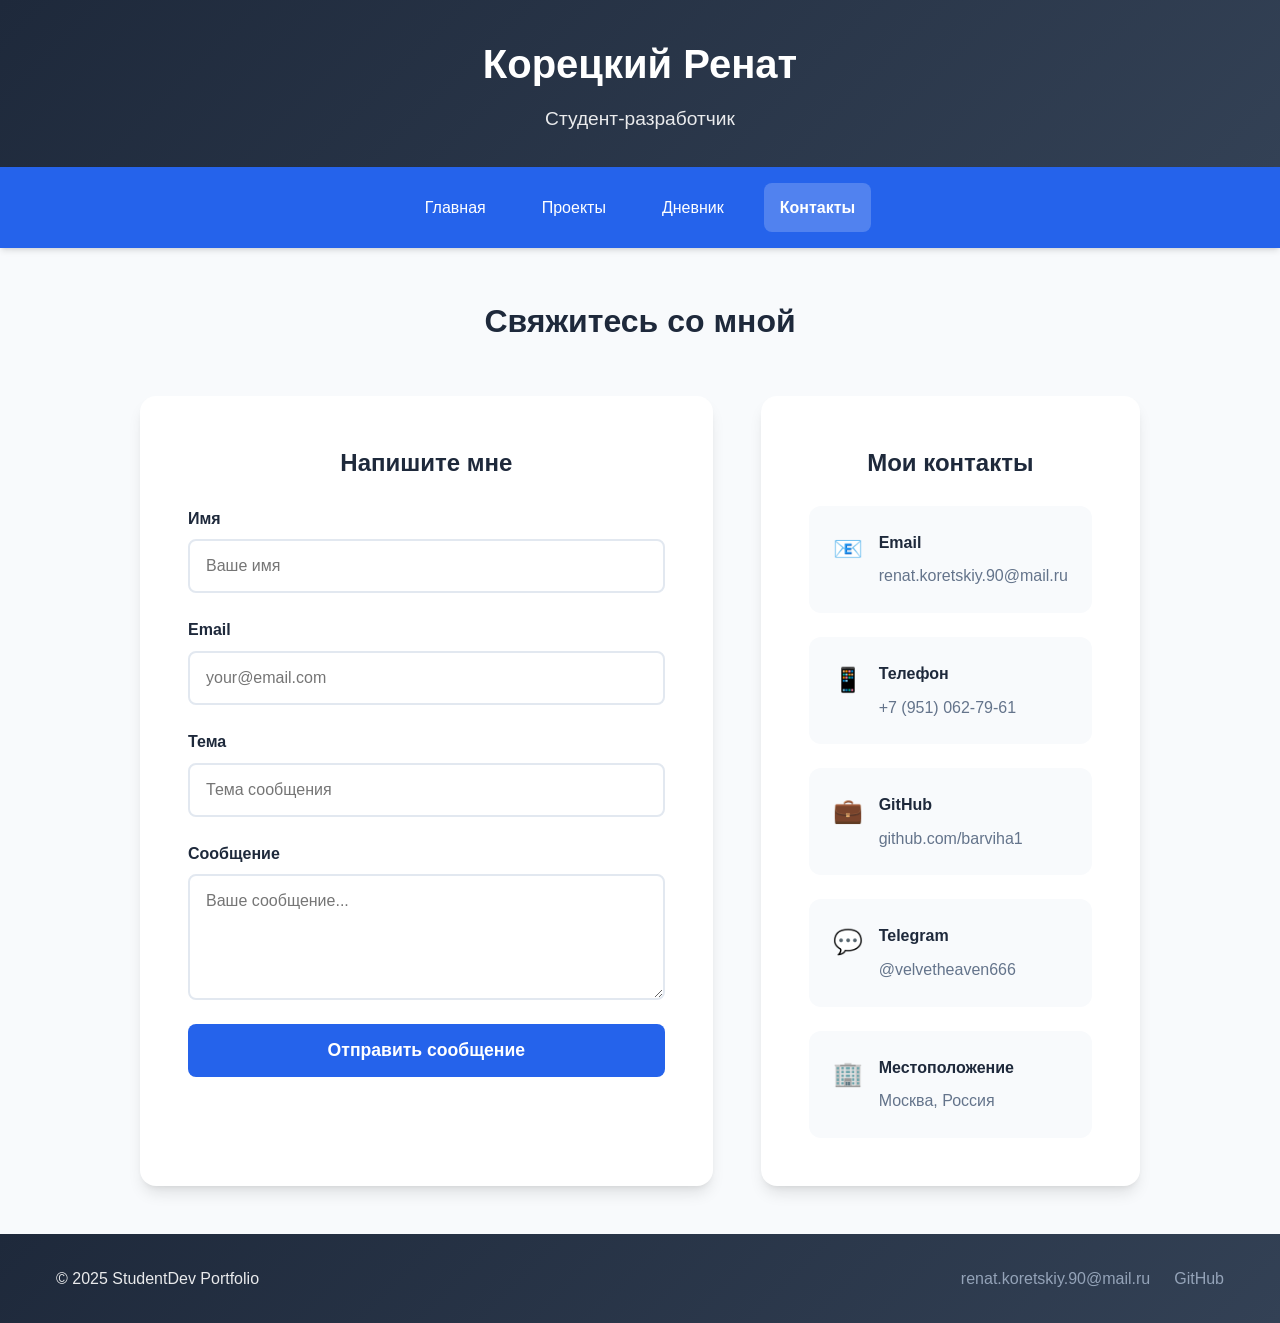
==== pages/contacts.html @ 129b4a0d "сделана практика 15" ====
<!DOCTYPE html>
<html lang="ru">
<head>
    <meta charset="UTF-8">
    <meta name="viewport" content="width=device-width, initial-scale=1.0">
    <title>Контакты - StudentDev Portfolio</title>
    <link rel="stylesheet" href="../styles/styles.css">
</head>
<body class="page">
    <header class="header">
        <div class="container">
            <div class="header__content">
                <h1 class="header__title">Корецкий Ренат</h1>
                <p class="header__subtitle">Студент-разработчик</p>
            </div>
        </div>
    </header>
    <nav class="nav">
        <div class="container">
            <ul class="nav__list">
                <li class="nav__item">
                    <a href="../index.html" class="nav__link">Главная</a>
                </li>
                <li class="nav__item">
                    <a href="projects.html" class="nav__link">Проекты</a>
                </li>
                <li class="nav__item">
                    <a href="diary.html" class="nav__link">Дневник</a>
                </li>
                <li class="nav__item nav__item--active">
                    <a href="contacts.html" class="nav__link">Контакты</a>
                </li>
            </ul>
        </div>
    </nav>
    <main class="main">
        <div class="container">
            <h2 class="section-title">Свяжитесь со мной</h2>

            <div class="contacts__content">
                <section class="contact-form">
                    <h3 class="contact-info__title">Напишите мне</h3>
                    <form class="form">
                        <div class="form__group">
                            <label class="form__label">Имя</label>
                            <input type="text" class="form__input" placeholder="Ваше имя" required>
                        </div>
                        <div class="form__group">
                            <label class="form__label">Email</label>
                            <input type="email" class="form__input" placeholder="your@email.com" required>
                        </div>
                        <div class="form__group">
                            <label class="form__label">Тема</label>
                            <input type="text" class="form__input" placeholder="Тема сообщения" required>
                        </div>
                        <div class="form__group">
                            <label class="form__label">Сообщение</label>
                            <textarea class="form__textarea" placeholder="Ваше сообщение..." rows="5" required></textarea>
                        </div>
                        <button type="submit" class="button button--primary form__button">Отправить сообщение</button>
                    </form>
                </section>
                <section class="contact-info">
                    <h3 class="contact-info__title">Мои контакты</h3>
                    <div class="contact-info__items">
                        <div class="contact-item">
                            <div class="contact-item__icon">📧</div>
                            <div class="contact-item__content">
                                <h4 class="contact-item__title">Email</h4>
                                <p class="contact-item__value">renat.koretskiy.90@mail.ru</p>
                            </div>
                        </div>

                        <div class="contact-item">
                            <div class="contact-item__icon">📱</div>
                            <div class="contact-item__content">
                                <h4 class="contact-item__title">Телефон</h4>
                                <p class="contact-item__value">+7 (951) 062-79-61</p>
                            </div>
                        </div>

                        <div class="contact-item">
                            <div class="contact-item__icon">💼</div>
                            <div class="contact-item__content">
                                <h4 class="contact-item__title">GitHub</h4>
                                <p class="contact-item__value">github.com/barviha1</p>
                            </div>
                        </div>

                        <div class="contact-item">
                            <div class="contact-item__icon">💬</div>
                            <div class="contact-item__content">
                                <h4 class="contact-item__title">Telegram</h4>
                                <p class="contact-item__value">@velvetheaven666</p>
                            </div>
                        </div>

                        <div class="contact-item">
                            <div class="contact-item__icon">🏢</div>
                            <div class="contact-item__content">
                                <h4 class="contact-item__title">Местоположение</h4>
                                <p class="contact-item__value">Москва, Россия</p>
                            </div>
                        </div>
                    </div>
                </section>
            </div>
        </div>
    </main>
    <footer class="footer">
        <div class="container">
            <div class="footer__content">
                <p class="footer__copyright">&copy; 2025 StudentDev Portfolio</p>
                <div class="footer__links">
                    <a href="mailto:student@edu.ru" class="footer__link">renat.koretskiy.90@mail.ru</a>
                    <a href="https://github.com/barviha1" class="footer__link">GitHub</a>
                </div>
            </div>
        </div>
    </footer>
    <script src="../scripts/contacts.js"></script>
</body>
</html>
---- styles/styles.css ----
:root {
    --primary-color: #2563eb;
    --primary-dark: #1d4ed8;
    --primary-light: #3b82f6;
    --secondary-color: #64748b;
    --accent-color: #f59e0b;
    --success-color: #10b981;
    --warning-color: #f59e0b;
    --error-color: #ef4444;
    --text-primary: #1e293b;
    --text-secondary: #64748b;
    --text-light: #94a3b8;
    --text-white: #ffffff;
    --bg-body: #f8fafc;
    --bg-card: #ffffff;
    --bg-header: #1e293b;
    --bg-footer: #1e293b;
    --gradient-primary: linear-gradient(135deg, var(--primary-color), var(--primary-dark));
    --gradient-dark: linear-gradient(135deg, var(--bg-header), #334155);

    --shadow-sm: 0 1px 2px 0 rgb(0 0 0 / 0.05);
    --shadow-md: 0 4px 6px -1px rgb(0 0 0 / 0.1), 0 2px 4px -2px rgb(0 0 0 / 0.1);
    --shadow-lg: 0 10px 15px -3px rgb(0 0 0 / 0.1), 0 4px 6px -4px rgb(0 0 0 / 0.1);
    
    --radius-sm: 0.375rem;
    --radius-md: 0.5rem;
    --radius-lg: 0.75rem;
    --radius-xl: 1rem;

    --space-xs: 0.5rem;
    --space-sm: 0.75rem;
    --space-md: 1rem;
    --space-lg: 1.5rem;
    --space-xl: 2rem;
    --space-2xl: 3rem;
    

    --transition: all 0.3s ease;
}

* {
    margin: 0;
    padding: 0;
    box-sizing: border-box;
}

body {
    font-family: 'Inter', -apple-system, BlinkMacSystemFont, sans-serif;
    line-height: 1.6;
    color: var(--text-primary);
    background-color: var(--bg-body);
}

.container {
    max-width: 1200px;
    margin: 0 auto;
    padding: 0 var(--space-md);
}


.page {
    min-height: 100vh;
    display: flex;
    flex-direction: column;
}


.header {
    background: var(--gradient-dark);
    color: var(--text-white);
    padding: var(--space-xl) 0;
    text-align: center;
}

.header__content {
    max-width: 600px;
    margin: 0 auto;
}

.header__title {
    font-size: 2.5rem;
    font-weight: 700;
    margin-bottom: var(--space-xs);
}

.header__subtitle {
    font-size: 1.2rem;
    opacity: 0.9;
}


.nav {
    background: var(--primary-color);
    position: sticky;
    top: 0;
    z-index: 100;
    box-shadow: var(--shadow-md);
}

.nav__list {
    list-style: none;
    display: flex;
    justify-content: center;
    gap: var(--space-lg);
    padding: var(--space-md) 0;
}

.nav__item {
    margin: 0;
}

.nav__link {
    display: block;
    padding: var(--space-sm) var(--space-md);
    color: var(--text-white);
    text-decoration: none;
    border-radius: var(--radius-md);
    transition: var(--transition);
    font-weight: 500;
}

.nav__link:hover {
    background: rgba(255, 255, 255, 0.1);
    transform: translateY(-1px);
}

.nav__item--active .nav__link {
    background: rgba(255, 255, 255, 0.2);
    font-weight: 600;
}


.main {
    flex: 1;
    padding: var(--space-2xl) 0;
}


.section-title {
    font-size: 2rem;
    font-weight: 700;
    color: var(--text-primary);
    text-align: center;
    margin-bottom: var(--space-2xl);
}

.hero {
    margin-bottom: var(--space-2xl);
}

.hero__content {
    display: grid;
    grid-template-columns: 1fr 2fr;
    gap: var(--space-2xl);
    align-items: center;
    background: var(--bg-card);
    padding: var(--space-2xl);
    border-radius: var(--radius-xl);
    box-shadow: var(--shadow-lg);
}

.hero__image {
    text-align: center;
}

.hero__photo {
    width: 200px;
    height: 200px;
    border-radius: 50%;
    object-fit: cover;
    border: 4px solid var(--primary-color);
    box-shadow: var(--shadow-lg);
}

.hero__greeting {
    font-size: 1.8rem;
    font-weight: 600;
    color: var(--text-primary);
    margin-bottom: var(--space-md);
}

.hero__description {
    font-size: 1.1rem;
    color: var(--text-secondary);
    line-height: 1.7;
    margin-bottom: var(--space-lg);
}

.hero__button {
    font-size: 1.1rem;
    padding: var(--space-md) var(--space-lg);
}

.skills {
    margin-bottom: var(--space-2xl);
}

.skills__grid {
    display: grid;
    gap: var(--space-lg);
    max-width: 600px;
    margin: 0 auto;
}

.skill {
    background: var(--bg-card);
    padding: var(--space-lg);
    border-radius: var(--radius-lg);
    box-shadow: var(--shadow-md);
}

.skill__header {
    display: flex;
    justify-content: space-between;
    align-items: center;
    margin-bottom: var(--space-sm);
}

.skill__name {
    font-weight: 600;
    color: var(--text-primary);
}

.skill__percent {
    font-weight: 600;
    color: var(--primary-color);
}

.skill__progress {
    height: 8px;
    background: #e2e8f0;
    border-radius: var(--radius-sm);
    overflow: hidden;
}

.skill__progress-bar {
    height: 100%;
    background: var(--primary-color);
    border-radius: var(--radius-sm);
    transition: width 1s ease-in-out;
}

.projects-preview {
    margin-bottom: var(--space-2xl);
}

.projects-preview__grid {
    display: grid;
    grid-template-columns: repeat(auto-fit, minmax(300px, 1fr));
    gap: var(--space-lg);
}

.project-card {
    background: var(--bg-card);
    border-radius: var(--radius-lg);
    overflow: hidden;
    box-shadow: var(--shadow-md);
    transition: var(--transition);
}

.project-card:hover {
    transform: translateY(-4px);
    box-shadow: var(--shadow-lg);
}

.project-card__image {
    height: 200px;
    overflow: hidden;
}

.project-card__image img {
    width: 100%;
    height: 100%;
    object-fit: cover;
    transition: var(--transition);
}

.project-card:hover .project-card__image img {
    transform: scale(1.05);
}

.project-card__content {
    padding: var(--space-lg);
}

.project-card__title {
    font-size: 1.3rem;
    font-weight: 600;
    color: var(--text-primary);
    margin-bottom: var(--space-sm);
}

.project-card__description {
    color: var(--text-secondary);
    line-height: 1.6;
    margin-bottom: var(--space-md);
}

.project-card__tags {
    display: flex;
    flex-wrap: wrap;
    gap: var(--space-xs);
    margin-bottom: var(--space-md);
}

.project-card__button {
    width: 100%;
}
.tag {
    display: inline-block;
    padding: var(--space-xs) var(--space-sm);
    background: var(--primary-light);
    color: var(--text-white);
    border-radius: var(--radius-sm);
    font-size: 0.8rem;
    font-weight: 500;
}

.button {
    display: inline-block;
    padding: var(--space-sm) var(--space-lg);
    border: none;
    border-radius: var(--radius-md);
    font-weight: 600;
    text-decoration: none;
    text-align: center;
    cursor: pointer;
    transition: var(--transition);
    font-family: inherit;
}

.button--primary {
    background: var(--primary-color);
    color: var(--text-white);
}

.button--primary:hover {
    background: var(--primary-dark);
    transform: translateY(-2px);
}

.button--outline {
    background: transparent;
    color: var(--primary-color);
    border: 2px solid var(--primary-color);
}

.button--outline:hover {
    background: var(--primary-color);
    color: var(--text-white);
    transform: translateY(-2px);
}

.projects__header {
    display: flex;
    justify-content: space-between;
    align-items: center;
    margin-bottom: var(--space-2xl);
    flex-wrap: wrap;
    gap: var(--space-md);
}

.projects__filters {
    display: flex;
    gap: var(--space-sm);
    flex-wrap: wrap;
}

.filter {
    padding: var(--space-sm) var(--space-md);
    background: var(--bg-card);
    border: 2px solid #e2e8f0;
    border-radius: var(--radius-md);
    cursor: pointer;
    transition: var(--transition);
    font-weight: 500;
}

.filter:hover {
    border-color: var(--primary-color);
    color: var(--primary-color);
}

.filter--active {
    background: var(--primary-color);
    color: var(--text-white);
    border-color: var(--primary-color);
}

.projects__grid {
    display: grid;
    grid-template-columns: repeat(auto-fill, minmax(350px, 1fr));
    gap: var(--space-lg);
}

.timeline {
    max-width: 800px;
    margin: 0 auto var(--space-2xl);
}

.timeline__item {
    display: grid;
    grid-template-columns: 150px 1fr;
    gap: var(--space-lg);
    padding: var(--space-lg);
    background: var(--bg-card);
    border-radius: var(--radius-lg);
    margin-bottom: var(--space-md);
    box-shadow: var(--shadow-md);
    position: relative;
}

.timeline__item::before {
    content: '';
    position: absolute;
    left: 170px;
    top: 0;
    bottom: 0;
    width: 2px;
    background: #e2e8f0;
}

.timeline__date {
    font-weight: 600;
    color: var(--text-primary);
}

.timeline__content {
    position: relative;
}

.timeline__title {
    font-size: 1.2rem;
    font-weight: 600;
    color: var(--text-primary);
    margin-bottom: var(--space-xs);
}

.timeline__description {
    color: var(--text-secondary);
    line-height: 1.6;
    margin-bottom: var(--space-sm);
}

.timeline__status {
    display: inline-block;
    padding: var(--space-xs) var(--space-sm);
    border-radius: var(--radius-sm);
    font-size: 0.8rem;
    font-weight: 600;
}

.timeline__status--completed {
    background: var(--success-color);
    color: white;
}

.timeline__status--in-progress {
    background: var(--warning-color);
    color: white;
}

.timeline__status--planned {
    background: var(--secondary-color);
    color: white;
}

.courses {
    margin-bottom: var(--space-2xl);
}

.courses__title {
    font-size: 1.5rem;
    font-weight: 600;
    color: var(--text-primary);
    margin-bottom: var(--space-lg);
    text-align: center;
}

.courses__grid {
    display: grid;
    gap: var(--space-lg);
    max-width: 600px;
    margin: 0 auto;
}

.course {
    background: var(--bg-card);
    padding: var(--space-lg);
    border-radius: var(--radius-lg);
    box-shadow: var(--shadow-md);
}

.course__header {
    display: flex;
    justify-content: space-between;
    align-items: center;
    margin-bottom: var(--space-sm);
}

.course__name {
    font-weight: 600;
    color: var(--text-primary);
}

.course__percent {
    font-weight: 600;
    color: var(--primary-color);
}

.course__progress {
    height: 8px;
    background: #e2e8f0;
    border-radius: var(--radius-sm);
    overflow: hidden;
}

.course__progress-bar {
    height: 100%;
    background: var(--primary-color);
    border-radius: var(--radius-sm);
    transition: width 1s ease-in-out;
}

.add-entry {
    background: var(--bg-card);
    padding: var(--space-2xl);
    border-radius: var(--radius-xl);
    box-shadow: var(--shadow-lg);
    max-width: 600px;
    margin: 0 auto;
}

.add-entry__title {
    font-size: 1.5rem;
    font-weight: 600;
    color: var(--text-primary);
    margin-bottom: var(--space-lg);
    text-align: center;
}

.add-entry__form {
    display: grid;
    gap: var(--space-lg);
}

.form-group {
    display: flex;
    flex-direction: column;
}

.form-label {
    font-weight: 600;
    color: var(--text-primary);
    margin-bottom: var(--space-xs);
}

.form-input,
.form-textarea {
    padding: var(--space-md);
    border: 2px solid #e2e8f0;
    border-radius: var(--radius-md);
    font-family: inherit;
    font-size: 1rem;
    transition: var(--transition);
}

.form-input:focus,
.form-textarea:focus {
    outline: none;
    border-color: var(--primary-color);
    box-shadow: 0 0 0 3px rgba(37, 99, 235, 0.1);
}

.form-textarea {
    resize: vertical;
    min-height: 100px;
}

.contacts__content {
    display: grid;
    grid-template-columns: 2fr 1fr;
    gap: var(--space-2xl);
    max-width: 1000px;
    margin: 0 auto;
}

.contact-form {
    background: var(--bg-card);
    padding: var(--space-2xl);
    border-radius: var(--radius-xl);
    box-shadow: var(--shadow-lg);
}

.form {
    display: grid;
    gap: var(--space-lg);
}

.form__group {
    display: flex;
    flex-direction: column;
}

.form__label {
    font-weight: 600;
    color: var(--text-primary);
    margin-bottom: var(--space-xs);
}

.form__input,
.form__textarea {
    padding: var(--space-md);
    border: 2px solid #e2e8f0;
    border-radius: var(--radius-md);
    font-family: inherit;
    font-size: 1rem;
    transition: var(--transition);
}

.form__input:focus,
.form__textarea:focus {
    outline: none;
    border-color: var(--primary-color);
    box-shadow: 0 0 0 3px rgba(37, 99, 235, 0.1);
}

.form__textarea {
    resize: vertical;
    min-height: 120px;
}

.form__button {
    font-size: 1.1rem;
    padding: var(--space-md) var(--space-lg);
}

.contact-info {
    background: var(--bg-card);
    padding: var(--space-2xl);
    border-radius: var(--radius-xl);
    box-shadow: var(--shadow-lg);
    height: fit-content;
}

.contact-info__title {
    font-size: 1.5rem;
    font-weight: 600;
    color: var(--text-primary);
    margin-bottom: var(--space-lg);
    text-align: center;
}

.contact-info__items {
    display: grid;
    gap: var(--space-lg);
}

.contact-item {
    display: flex;
    align-items: flex-start;
    gap: var(--space-md);
    padding: var(--space-lg);
    background: #f8fafc;
    border-radius: var(--radius-lg);
    transition: var(--transition);
}

.contact-item:hover {
    transform: translateY(-2px);
    box-shadow: var(--shadow-md);
}

.contact-item__icon {
    font-size: 1.5rem;
    flex-shrink: 0;
}

.contact-item__content {
    flex: 1;
}

.contact-item__title {
    font-weight: 600;
    color: var(--text-primary);
    margin-bottom: var(--space-xs);
}

.contact-item__value {
    color: var(--text-secondary);
}

.footer {
    background: var(--gradient-dark);
    color: var(--text-white);
    padding: var(--space-xl) 0;
    margin-top: auto;
}

.footer__content {
    display: flex;
    justify-content: space-between;
    align-items: center;
    flex-wrap: wrap;
    gap: var(--space-md);
}

.footer__copyright {
    margin: 0;
    opacity: 0.9;
}

.footer__links {
    display: flex;
    gap: var(--space-lg);
}

.footer__link {
    color: var(--text-light);
    text-decoration: none;
    transition: var(--transition);
}

.footer__link:hover {
    color: var(--text-white);
}

@media (max-width: 768px) {
    .container {
        padding: 0 var(--space-sm);
    }
    
    .header__title {
        font-size: 2rem;
    }
    
    .nav__list {
        flex-direction: column;
        gap: var(--space-xs);
        align-items: center;
    }
    
    .hero__content {
        grid-template-columns: 1fr;
        text-align: center;
        gap: var(--space-lg);
    }
    
    .hero__photo {
        width: 150px;
        height: 150px;
    }
    
    .projects__header {
        flex-direction: column;
        align-items: stretch;
    }
    
    .projects__filters {
        justify-content: center;
    }
    
    .projects__grid,
    .projects-preview__grid {
        grid-template-columns: 1fr;
    }
    
    .timeline__item {
        grid-template-columns: 1fr;
        gap: var(--space-md);
    }
    
    .timeline__item::before {
        display: none;
    }
    
    .contacts__content {
        grid-template-columns: 1fr;
    }
    
    .footer__content {
        flex-direction: column;
        text-align: center;
    }
    
    .footer__links {
        justify-content: center;
    }
}

@media (max-width: 480px) {
    :root {
        --space-xl: 1.5rem;
        --space-2xl: 2rem;
    }
    
    .section-title {
        font-size: 1.5rem;
    }
    
    .hero__greeting {
        font-size: 1.5rem;
    }
    
    .button {
        width: 100%;
    }
}

.modal {
    display: none;
    position: fixed;
    z-index: 1000;
    left: 0;
    top: 0;
    width: 100%;
    height: 100%;
    background-color: rgba(0, 0, 0, 0.5);
    backdrop-filter: blur(5px);
}

.modal-content {
    background-color: var(--bg-card);
    margin: 5% auto;
    padding: var(--space-2xl);
    border-radius: var(--radius-xl);
    width: 90%;
    max-width: 600px;
    box-shadow: var(--shadow-lg);
    position: relative;
    animation: modalSlideIn 0.3s ease;
}

@keyframes modalSlideIn {
    from {
        opacity: 0;
        transform: translateY(-50px);
    }
    to {
        opacity: 1;
        transform: translateY(0);
    }
}

.close {
    position: absolute;
    right: var(--space-lg);
    top: var(--space-lg);
    font-size: 2rem;
    font-weight: bold;
    cursor: pointer;
    color: var(--text-secondary);
    transition: var(--transition);
}

.close:hover {
    color: var(--text-primary);
}

.modal-body {
    margin-top: var(--space-lg);
}

.project-gallery {
    margin-bottom: var(--space-lg);
}

.gallery-main img {
    width: 100%;
    border-radius: var(--radius-lg);
    box-shadow: var(--shadow-md);
}

.tech-tags {
    display: flex;
    flex-wrap: wrap;
    gap: var(--space-sm);
    margin: var(--space-md) 0;
}

.tech-tag {
    background: var(--primary-light);
    color: var(--text-white);
    padding: var(--space-xs) var(--space-sm);
    border-radius: var(--radius-sm);
    font-size: 0.9rem;
    font-weight: 500;
}

.modal-links {
    display: flex;
    gap: var(--space-md);
    margin-top: var(--space-lg);
    flex-wrap: wrap;
}

.modal-links .button {
    flex: 1;
    min-width: 200px;
    text-align: center;
}

@media (max-width: 768px) {
    .modal-content {
        margin: 10% auto;
        padding: var(--space-xl);
        width: 95%;
    }
    
    .modal-links .button {
        min-width: 100%;
    }
}
    .delete-btn {
        position: absolute;
        top: 10px;
        right: 10px;
        background: white;
        color: white;
        border: none;
        border-radius: 50%;
        width: 25px;
        height: 25px;
        cursor: pointer;
        font-size: 16px;
        display: flex;
        align-items: center;
        justify-content: center;
        transition: var(--transition);
    }
    
    .delete-btn:hover {
        transform: scale(1.1);
    }
    
    .timeline__content {
        position: relative;
        padding-right: 40px;
    }
        @keyframes slideInRight {
        from {
            transform: translateX(100%);
            opacity: 0;
        }
        to {
            transform: translateX(0);
            opacity: 1;
        }
    }
    
    @keyframes slideOutRight {
        from {
            transform: translateX(0);
            opacity: 1;
        }
        to {
            transform: translateX(100%);
            opacity: 0;
        }
    }
    
    .success-content {
        display: flex;
        align-items: flex-start;
        gap: var(--space-md);
    }
    
    .success-icon {
        background: white;
        color: var(--success-color);
        width: 24px;
        height: 24px;
        border-radius: 50%;
        display: flex;
        align-items: center;
        justify-content: center;
        font-weight: bold;
        font-size: 14px;
        flex-shrink: 0;
    }
    
    .success-content h4 {
        margin: 0 0 var(--space-xs) 0;
        font-size: 1.1rem;
    }
    
    .success-content p {
        margin: 0;
        opacity: 0.9;
        font-size: 0.9rem;
    }

@media (max-width: 768px) {
    .nav__list {
        flex-direction: column;
        gap: var(--space-xs);
        align-items: center;
    }
    
    .nav__link {
        padding: var(--space-xs) var(--space-sm);
        font-size: 0.9rem;
    }
}

@media (max-width: 768px) {
    .header__title {
        font-size: 2rem;
    }
    
    .header__subtitle {
        font-size: 1rem;
    }
    
    .section-title {
        font-size: 1.5rem;
    }
}

@media (max-width: 768px) {
    .projects__grid {
        grid-template-columns: repeat(auto-fit, minmax(280px, 1fr));
        gap: var(--space-md);
    }
    
    .project-card {
        padding: var(--space-lg);
    }
    
    .project-card__title {
        font-size: 1.1rem;
    }
}

@media (max-width: 480px) {
    .projects__grid {
        grid-template-columns: 1fr;
    }
}

@media (max-width: 768px) {
    .projects__filters {
        justify-content: center;
        gap: var(--space-xs);
    }
    
    .filter {
        padding: var(--space-xs) var(--space-sm);
        font-size: 0.8rem;
    }
}

@media (max-width: 480px) {
    .projects__filters {
        flex-direction: column;
        align-items: center;
    }
    
    .filter {
        width: 100%;
        max-width: 200px;
    }
}

@media (max-width: 768px) {
    .timeline__item {
        grid-template-columns: 1fr;
        gap: var(--space-md);
        padding: var(--space-md);
    }
    
    .timeline__item::before {
        display: none;
    }
    
    .timeline__date {
        font-weight: 700;
        background: var(--primary-light);
        color: white;
        padding: var(--space-xs) var(--space-sm);
        border-radius: var(--radius-sm);
        display: inline-block;
    }
}

@media (max-width: 768px) {
    .course__header {
        flex-direction: column;
        align-items: flex-start;
        gap: var(--space-xs);
    }
    
    .course__progress {
        width: 100%;
        margin: var(--space-xs) 0;
    }
}

@media (max-width: 768px) {
    .add-entry {
        padding: var(--space-lg);
        margin: 0 var(--space-sm);
    }
    
    .add-entry__form {
        gap: var(--space-md);
    }
}

@media (max-width: 768px) {
    .contacts__content {
        grid-template-columns: 1fr;
        gap: var(--space-xl);
    }
    
    .contact-form,
    .contact-info {
        padding: var(--space-lg);
    }
}

@media (max-width: 768px) {
    .footer__content {
        flex-direction: column;
        text-align: center;
        gap: var(--space-md);
    }
    
    .footer__links {
        justify-content: center;
    }
}

@media (max-width: 768px) {
    .modal-content {
        margin: 5% auto;
        padding: var(--space-lg);
        width: 95%;
    }
    
    .modal-links {
        flex-direction: column;
    }
    
    .modal-links .button {
        min-width: 100%;
    }
}

img {
    max-width: 100%;
    height: auto;
}

.project-card__image img {
    width: 100%;
    height: auto;
    object-fit: cover;
}

@media (max-width: 768px) {
    body {
        font-size: 14px;
    }
    
    h1 { font-size: 1.8rem; }
    h2 { font-size: 1.5rem; }
    h3 { font-size: 1.3rem; }
    h4 { font-size: 1.1rem; }
}

@media (max-width: 480px) {
    .button {
        width: 100%;
        text-align: center;
    }
}

@media (max-width: 768px) {
    .container {
        padding: 0 var(--space-sm);
    }
}

@media (max-width: 768px) {
    .main {
        padding: var(--space-xl) 0;
    }
    
    .section-title {
        margin-bottom: var(--space-xl);
    }
}

@media (max-width: 768px) {
    .hero__content {
        grid-template-columns: 1fr;
        text-align: center;
        gap: var(--space-lg);
    }
    
    .hero__photo {
        width: 150px;
        height: 150px;
    }
}

@media (max-width: 768px) {
    .skills__grid {
        gap: var(--space-md);
    }
    
    .skill {
        padding: var(--space-md);
    }
}

@media (max-width: 768px) {
    .success-notification {
        right: 10px;
        left: 10px;
        max-width: none;
    }
}

@media (max-width: 768px) {
    .status-controls {
        flex-direction: column;
        gap: var(--space-sm);
    }
    
    .delete-btn,
    .status-select {
        width: 100%;
    }
}

@media (max-width: 480px) {
    :root {
        --space-xs: 0.4rem;
        --space-sm: 0.6rem;
        --space-md: 0.8rem;
        --space-lg: 1.2rem;
        --space-xl: 1.5rem;
        --space-2xl: 2rem;
    }
    
    .timeline__description,
    .project-card__description {
        font-size: 0.9rem;
        line-height: 1.5;
    }
}

@media (max-height: 500px) and (orientation: landscape) {
    .header {
        padding: var(--space-md) 0;
    }
    
    .main {
        padding: var(--space-lg) 0;
    }
    
    .modal-content {
        margin: 2% auto;
        max-height: 90vh;
        overflow-y: auto;
    }
}

@media (max-width: 768px) {
    button:focus,
    input:focus,
    select:focus,
    textarea:focus {
        outline: 2px solid var(--primary-color);
        outline-offset: 2px;
    }
}

@media (max-width: 360px) {
    .container {
        padding: 0 var(--space-xs);
    }
    
    .project-card,
    .timeline__item {
        padding: var(--space-md);
    }
    
    .button {
        padding: var(--space-sm) var(--space-md);
    }
}

@media (prefers-reduced-motion: no-preference) {
    .project-card,
    .button,
    .nav__link,
    .filter {
        transition: all 0.3s ease;
    }
}

@media (prefers-reduced-motion: reduce) {
    * {
        animation-duration: 0.01ms !important;
        animation-iteration-count: 1 !important;
        transition-duration: 0.01ms !important;
    }
}
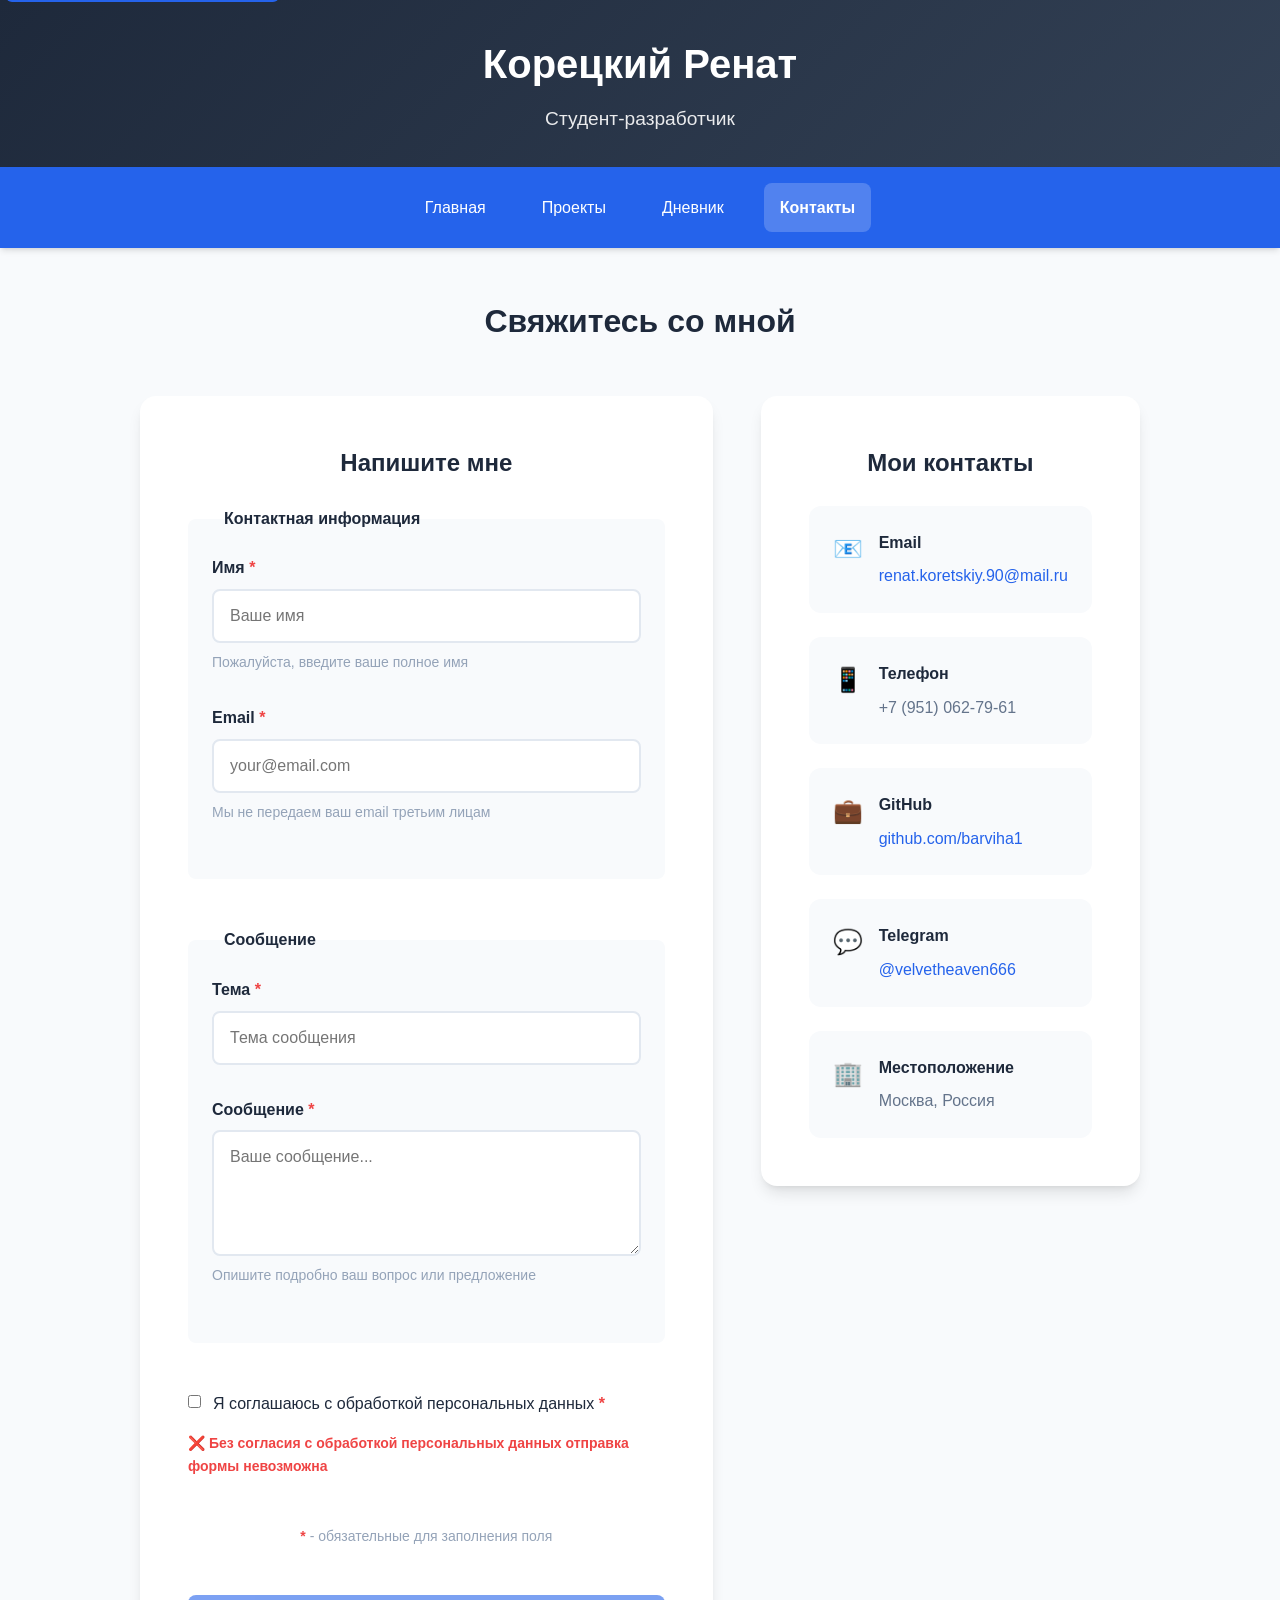
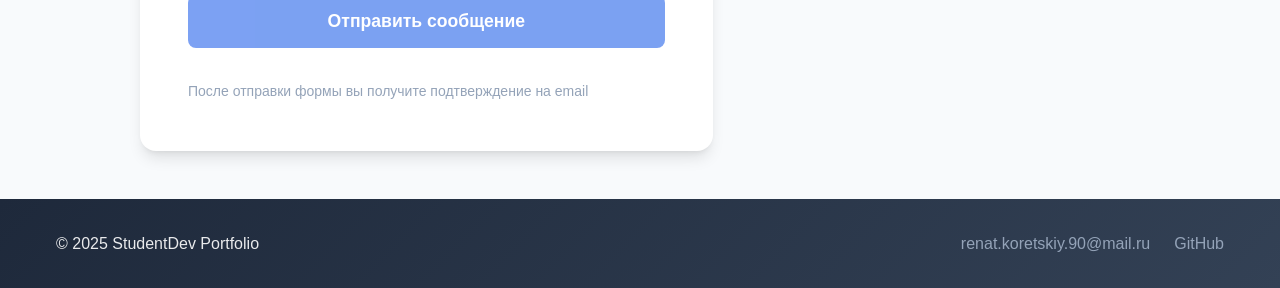
==== commit 252d79f8: "сделаны практики 15,16,17" ====
--- a/pages/contacts.html
+++ b/pages/contacts.html
@@ -7,7 +7,9 @@
     <link rel="stylesheet" href="../styles/styles.css">
 </head>
 <body class="page">
-    <header class="header">
+    <a href="#main-content" class="skip-link">Перейти к основному содержанию</a>
+    
+    <header class="header" role="banner">
         <div class="container">
             <div class="header__content">
                 <h1 class="header__title">Корецкий Ренат</h1>
@@ -15,7 +17,8 @@
             </div>
         </div>
     </header>
-    <nav class="nav">
+
+    <nav class="nav" role="navigation" aria-label="Основная навигация">
         <div class="container">
             <ul class="nav__list">
                 <li class="nav__item">
@@ -28,75 +31,197 @@
                     <a href="diary.html" class="nav__link">Дневник</a>
                 </li>
                 <li class="nav__item nav__item--active">
-                    <a href="contacts.html" class="nav__link">Контакты</a>
+                    <a href="contacts.html" class="nav__link" aria-current="page">Контакты</a>
                 </li>
             </ul>
         </div>
     </nav>
-    <main class="main">
+
+    <main id="main-content" class="main" role="main" tabindex="-1">
         <div class="container">
             <h2 class="section-title">Свяжитесь со мной</h2>
 
             <div class="contacts__content">
-                <section class="contact-form">
-                    <h3 class="contact-info__title">Напишите мне</h3>
-                    <form class="form">
+                <section class="contact-form" aria-labelledby="contact-form-title">
+                    <h3 id="contact-form-title" class="contact-info__title">Напишите мне</h3>
+                    
+                    <form class="form" id="contact-form" novalidate>
+                        <fieldset class="form__fieldset">
+                            <legend class="form__legend">Контактная информация</legend>
+                            
+                            <div class="form__group">
+                                <label for="user-name" class="form__label">
+                                    Имя
+                                    <span class="required-indicator" aria-hidden="true">*</span>
+                                </label>
+                                <input 
+                                    type="text" 
+                                    id="user-name" 
+                                    class="form__input" 
+                                    placeholder="Ваше имя" 
+                                    required
+                                    aria-required="true"
+                                    aria-describedby="name-hint"
+                                >
+                                <div id="name-hint" class="form__hint" aria-live="polite">
+                                    Пожалуйста, введите ваше полное имя
+                                </div>
+                                <div id="name-error" class="form__error" aria-live="assertive" role="alert"></div>
+                            </div>
+
+                            <div class="form__group">
+                                <label for="user-email" class="form__label">
+                                    Email
+                                    <span class="required-indicator" aria-hidden="true">*</span>
+                                </label>
+                                <input 
+                                    type="email" 
+                                    id="user-email" 
+                                    class="form__input" 
+                                    placeholder="your@email.com" 
+                                    required
+                                    aria-required="true"
+                                    aria-describedby="email-hint email-error"
+                                >
+                                <div id="email-hint" class="form__hint" aria-live="polite">
+                                    Мы не передаем ваш email третьим лицам
+                                </div>
+                                <div id="email-error" class="form__error" aria-live="assertive" role="alert"></div>
+                            </div>
+                        </fieldset>
+
+                        <fieldset class="form__fieldset">
+                            <legend class="form__legend">Сообщение</legend>
+                            
+                            <div class="form__group">
+                                <label for="message-subject" class="form__label">
+                                    Тема
+                                    <span class="required-indicator" aria-hidden="true">*</span>
+                                </label>
+                                <input 
+                                    type="text" 
+                                    id="message-subject" 
+                                    class="form__input" 
+                                    placeholder="Тема сообщения" 
+                                    required
+                                    aria-required="true"
+                                    aria-describedby="subject-error"
+                                >
+                                <div id="subject-error" class="form__error" aria-live="assertive" role="alert"></div>
+                            </div>
+
+                            <div class="form__group">
+                                <label for="message-text" class="form__label">
+                                    Сообщение
+                                    <span class="required-indicator" aria-hidden="true">*</span>
+                                </label>
+                                <textarea 
+                                    id="message-text" 
+                                    class="form__textarea" 
+                                    placeholder="Ваше сообщение..." 
+                                    rows="5" 
+                                    required
+                                    aria-required="true"
+                                    aria-describedby="message-hint message-error"
+                                ></textarea>
+                                <div id="message-hint" class="form__hint" aria-live="polite">
+                                    Опишите подробно ваш вопрос или предложение
+                                </div>
+                                <div id="message-error" class="form__error" aria-live="assertive" role="alert"></div>
+                            </div>
+                        </fieldset>
+
                         <div class="form__group">
-                            <label class="form__label">Имя</label>
-                            <input type="text" class="form__input" placeholder="Ваше имя" required>
-                        </div>
-                        <div class="form__group">
-                            <label class="form__label">Email</label>
-                            <input type="email" class="form__input" placeholder="your@email.com" required>
-                        </div>
-                        <div class="form__group">
-                            <label class="form__label">Тема</label>
-                            <input type="text" class="form__input" placeholder="Тема сообщения" required>
-                        </div>
-                        <div class="form__group">
-                            <label class="form__label">Сообщение</label>
-                            <textarea class="form__textarea" placeholder="Ваше сообщение..." rows="5" required></textarea>
-                        </div>
-                        <button type="submit" class="button button--primary form__button">Отправить сообщение</button>
+                            <div class="form__checkbox-group">
+                                <input 
+                                    type="checkbox" 
+                                    id="privacy-consent" 
+                                    class="form__checkbox" 
+                                    required
+                                    aria-required="true"
+                                    aria-describedby="privacy-error"
+                                >
+                                <label for="privacy-consent" class="form__checkbox-label">
+                                    Я соглашаюсь с обработкой персональных данных
+                                    <span class="required-indicator" aria-hidden="true">*</span>
+                                </label>
+                            </div>
+                            <div id="privacy-error" class="form__error" aria-live="assertive" role="alert"></div>
+                            <div id="privacy-hint" class="form__hint" aria-live="polite">
+                                Без согласия с обработкой персональных данных отправка формы невозможна
+                            </div>
+                        </div>
+
+                        <div class="form__required-note">
+                            <span class="required-indicator" aria-hidden="true">*</span>
+                            <span class="sr-only">Обязательные поля</span>
+                            - обязательные для заполнения поля
+                        </div>
+
+                        <button 
+                            type="submit" 
+                            class="button button--primary form__button"
+                            aria-describedby="submit-hint"
+                        >
+                            Отправить сообщение
+                        </button>
+                        <div id="submit-hint" class="form__hint">
+                            После отправки формы вы получите подтверждение на email
+                        </div>
                     </form>
                 </section>
-                <section class="contact-info">
-                    <h3 class="contact-info__title">Мои контакты</h3>
-                    <div class="contact-info__items">
-                        <div class="contact-item">
-                            <div class="contact-item__icon">📧</div>
+
+                <section class="contact-info" aria-labelledby="contact-info-title">
+                    <h3 id="contact-info-title" class="contact-info__title">Мои контакты</h3>
+                    <div class="contact-info__items" role="list">
+                        <div class="contact-item" role="listitem">
+                            <div class="contact-item__icon" aria-hidden="true">📧</div>
                             <div class="contact-item__content">
                                 <h4 class="contact-item__title">Email</h4>
-                                <p class="contact-item__value">renat.koretskiy.90@mail.ru</p>
-                            </div>
-                        </div>
-
-                        <div class="contact-item">
-                            <div class="contact-item__icon">📱</div>
+                                <p class="contact-item__value">
+                                    <a href="mailto:renat.koretskiy.90@mail.ru" class="contact-link">
+                                        renat.koretskiy.90@mail.ru
+                                    </a>
+                                </p>
+                            </div>
+                        </div>
+
+                        <div class="contact-item" role="listitem">
+                            <div class="contact-item__icon" aria-hidden="true">📱</div>
                             <div class="contact-item__content">
                                 <h4 class="contact-item__title">Телефон</h4>
-                                <p class="contact-item__value">+7 (951) 062-79-61</p>
-                            </div>
-                        </div>
-
-                        <div class="contact-item">
-                            <div class="contact-item__icon">💼</div>
+                                <p class="contact-item__value">
+                                    +7 (951) 062-79-61
+                                </p>
+                            </div>
+                        </div>
+
+                        <div class="contact-item" role="listitem">
+                            <div class="contact-item__icon" aria-hidden="true">💼</div>
                             <div class="contact-item__content">
                                 <h4 class="contact-item__title">GitHub</h4>
-                                <p class="contact-item__value">github.com/barviha1</p>
-                            </div>
-                        </div>
-
-                        <div class="contact-item">
-                            <div class="contact-item__icon">💬</div>
+                                <p class="contact-item__value">
+                                    <a href="https://github.com/barviha1" class="contact-link" target="_blank" rel="noopener noreferrer">
+                                        github.com/barviha1
+                                    </a>
+                                </p>
+                            </div>
+                        </div>
+
+                        <div class="contact-item" role="listitem">
+                            <div class="contact-item__icon" aria-hidden="true">💬</div>
                             <div class="contact-item__content">
                                 <h4 class="contact-item__title">Telegram</h4>
-                                <p class="contact-item__value">@velvetheaven666</p>
-                            </div>
-                        </div>
-
-                        <div class="contact-item">
-                            <div class="contact-item__icon">🏢</div>
+                                <p class="contact-item__value">
+                                    <a href="https://t.me/velvetheaven666" class="contact-link" target="_blank" rel="noopener noreferrer">
+                                        @velvetheaven666
+                                    </a>
+                                </p>
+                            </div>
+                        </div>
+
+                        <div class="contact-item" role="listitem">
+                            <div class="contact-item__icon" aria-hidden="true">🏢</div>
                             <div class="contact-item__content">
                                 <h4 class="contact-item__title">Местоположение</h4>
                                 <p class="contact-item__value">Москва, Россия</p>
@@ -107,17 +232,19 @@
             </div>
         </div>
     </main>
-    <footer class="footer">
+
+    <footer class="footer" role="contentinfo">
         <div class="container">
             <div class="footer__content">
                 <p class="footer__copyright">&copy; 2025 StudentDev Portfolio</p>
                 <div class="footer__links">
-                    <a href="mailto:student@edu.ru" class="footer__link">renat.koretskiy.90@mail.ru</a>
-                    <a href="https://github.com/barviha1" class="footer__link">GitHub</a>
+                    <a href="mailto:renat.koretskiy.90@mail.ru" class="footer__link">renat.koretskiy.90@mail.ru</a>
+                    <a href="https://github.com/barviha1" class="footer__link" target="_blank" rel="noopener noreferrer">GitHub</a>
                 </div>
             </div>
         </div>
     </footer>
+
     <script src="../scripts/contacts.js"></script>
 </body>
 </html>
--- a/styles/styles.css
+++ b/styles/styles.css
@@ -615,7 +615,6 @@
     border-radius: var(--radius-md);
     font-family: inherit;
     font-size: 1rem;
-    transition: var(--transition);
 }
 
 .form__input:focus,
@@ -1308,4 +1307,277 @@
         animation-iteration-count: 1 !important;
         transition-duration: 0.01ms !important;
     }
+}
+img {
+    max-width: 100%;
+    height: auto;
+    display: block;
+}
+
+picture {
+    display: block;
+    width: 100%;
+}
+
+.project-card__image img {
+    width: 100%;
+    height: auto;
+    object-fit: cover;
+    transition: var(--transition);
+}
+
+.gallery-main img {
+    width: 100%;
+    height: auto;
+    border-radius: var(--radius-lg);
+    box-shadow: var(--shadow-md);
+}
+
+.hero__photo {
+    width: 100%;
+    max-width: 200px;
+    height: auto;
+    border-radius: 50%;
+    object-fit: cover;
+    border: 4px solid var(--primary-color);
+    box-shadow: var(--shadow-lg);
+}
+
+
+.image-cover {
+    object-fit: cover;
+}
+
+.image-contain {
+    object-fit: contain;
+}
+
+.image-fill {
+    object-fit: fill;
+}
+
+@media (-webkit-min-device-pixel-ratio: 2), (min-resolution: 192dpi) {
+    .hero__photo {
+        border-width: 3px;
+    }
+}
+
+img[loading="lazy"] {
+    opacity: 0;
+    transition: opacity 0.3s ease;
+}
+
+img[loading="lazy"].loaded {
+    opacity: 1;
+}
+
+@media print {
+    .project-card__image img,
+    .hero__photo,
+    .gallery-main img {
+        max-width: 150px !important;
+        height: auto !important;
+        page-break-inside: avoid;
+    }
+    
+    picture {
+        display: none;
+    }
+}
+
+@media (prefers-reduced-motion: no-preference) {
+    .project-card__image img,
+    .gallery-main img {
+        will-change: transform;
+    }
+}
+
+@media (prefers-contrast: high) {
+    .hero__photo {
+        border-color: #000;
+    }
+}
+
+@media (prefers-reduced-motion: reduce) {
+    .project-card__image img,
+    .gallery-main img {
+        transition: none;
+    }
+    
+    .project-card:hover .project-card__image img {
+        transform: none;
+    }
+}
+
+@media (max-width: 480px) and (orientation: portrait) {
+    .hero__photo {
+        max-width: 150px;
+    }
+    
+    .project-card__image {
+        height: 150px;
+    }
+}
+
+@media (max-width: 768px) and (orientation: landscape) {
+    .hero__photo {
+        max-width: 120px;
+    }
+}
+
+
+@media (prefers-reduced-data: reduce) {
+    .project-card__image img,
+    .hero__photo {
+        filter: blur(0.5px); 
+    }
+}
+.skip-link {
+    position: absolute;
+    top: -40px;
+    left: 6px;
+    background: var(--primary-color);
+    color: white;
+    padding: 8px;
+    text-decoration: none;
+    border-radius: var(--radius-sm);
+    z-index: 10000;
+    transition: top 0.3s ease;
+}
+
+.skip-link:focus {
+    top: 6px;
+}
+
+.sr-only {
+    position: absolute;
+    width: 1px;
+    height: 1px;
+    padding: 0;
+    margin: -1px;
+    overflow: hidden;
+    clip: rect(0, 0, 0, 0);
+    white-space: nowrap;
+    border: 0;
+}
+
+.form__fieldset {
+    border: 2px solid var(--border-color);
+    border-radius: var(--radius-md);
+    padding: var(--space-lg);
+    margin-bottom: var(--space-lg);
+    background: #f8fafc;
+}
+
+.form__legend {
+    font-weight: 600;
+    color: var(--text-primary);
+    padding: 0 var(--space-sm);
+
+}
+
+.form__group {
+    margin-bottom: var(--space-lg);
+}
+
+.form__label {
+    display: block;
+    font-weight: 600;
+    color: var(--text-primary);
+    margin-bottom: var(--space-xs);
+}
+
+.required-indicator {
+    color: var(--error-color);
+    font-weight: bold;
+}
+
+.form__input:focus,
+.form__textarea:focus,
+.form__checkbox:focus {
+    outline: 3px solid var(--primary-color);
+    outline-offset: 2px;
+}
+
+.form__hint {
+    font-size: 0.875rem;
+    color: var(--text-light);
+    margin-top: var(--space-xs);
+}
+
+.form__error {
+    font-size: 0.875rem;
+    color: var(--error-color);
+    margin-top: var(--space-xs);
+    font-weight: 500;
+}
+
+.form__input:invalid:not(:focus):not(:placeholder-shown),
+.form__textarea:invalid:not(:focus):not(:placeholder-shown) {
+    border-color: var(--error-color);
+}
+
+.form__checkbox-group {
+    display: flex;
+    align-items: flex-start;
+    gap: var(--space-sm);
+}
+
+.form__checkbox {
+    margin-top: 0.25rem;
+}
+
+.form__checkbox-label {
+    font-weight: normal;
+    margin-bottom: 0;
+}
+
+.form__required-note {
+    font-size: 0.875rem;
+    color: var(--text-light);
+    margin-bottom: var(--space-lg);
+    text-align: center;
+}
+
+.contact-link {
+    color: var(--primary-color);
+    text-decoration: none;
+    transition: var(--transition);
+}
+
+.contact-link:hover,
+.contact-link:focus {
+    color: var(--primary-dark);
+    text-decoration: underline;
+    outline: none;
+}
+
+.nav__link:focus,
+.button:focus,
+.contact-link:focus,
+.footer__link:focus {
+    outline: 3px solid var(--primary-color);
+    outline-offset: 2px;
+}
+
+.form__input:disabled,
+.form__textarea:disabled {
+    background-color: #f1f5f9;
+    color: var(--text-light);
+    cursor: not-allowed;
+}
+
+.form__input,
+.form__checkbox {
+    transition: all 0.3s ease;
+}
+
+@media (prefers-reduced-motion: reduce) {
+    .skip-link,
+    .form__input,
+    .form__textarea,
+    .form__checkbox,
+    .contact-link {
+        transition: none;
+    }
 }
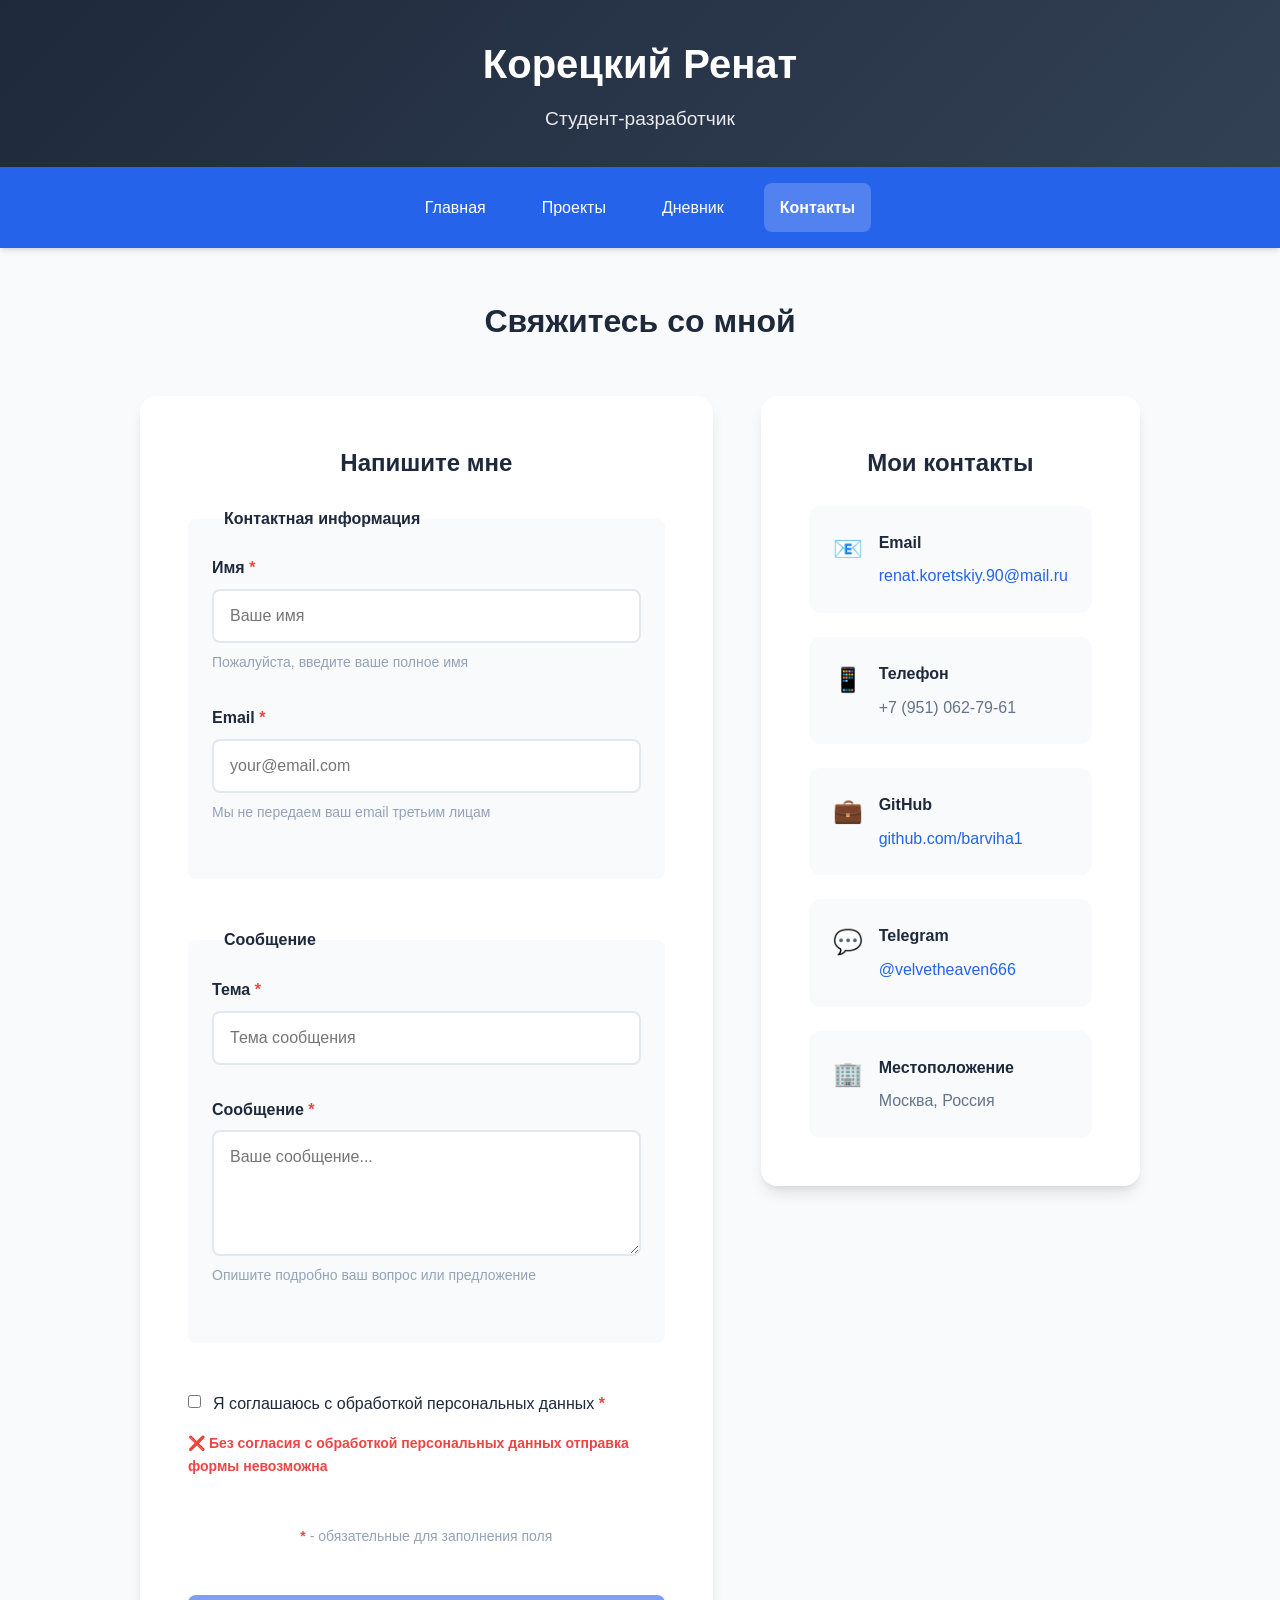
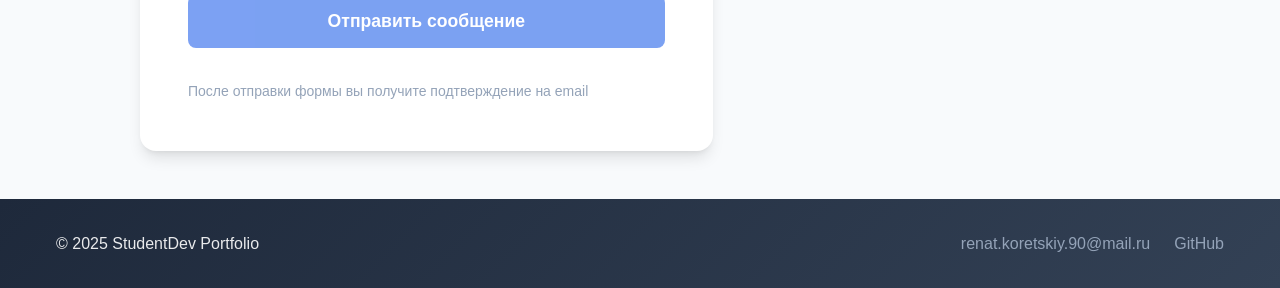
==== commit 96c76b4f: "upd" ====
--- a/pages/contacts.html
+++ b/pages/contacts.html
@@ -7,8 +7,6 @@
     <link rel="stylesheet" href="../styles/styles.css">
 </head>
 <body class="page">
-    <a href="#main-content" class="skip-link">Перейти к основному содержанию</a>
-    
     <header class="header" role="banner">
         <div class="container">
             <div class="header__content">
